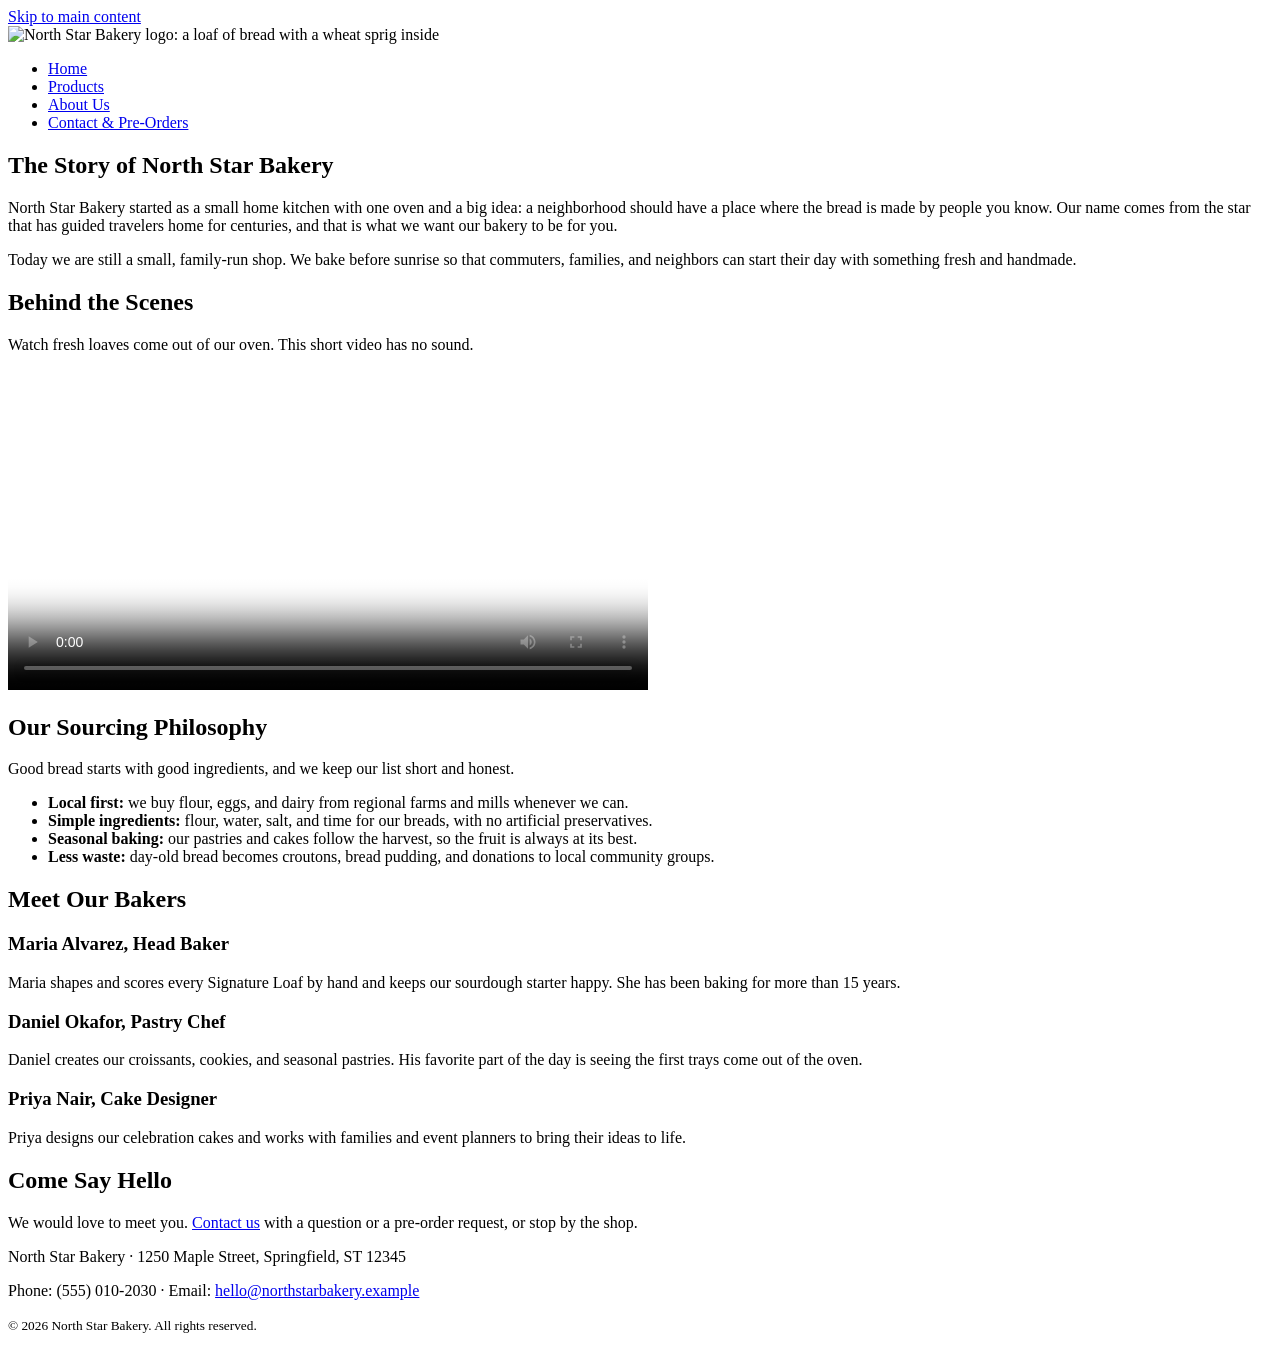
==== about.html @ 826b18a5 "commit" ====
<!DOCTYPE html>
<html lang="en">
<head>
  <meta charset="UTF-8">
  <meta name="viewport" content="width=device-width, initial-scale=1.0">
  <meta name="description" content="Learn the story of North Star Bakery, how we source our ingredients, and meet the people who bake your bread.">
  <title>About Us | North Star Bakery</title>
</head>
<body>
  <a href="#main-content">Skip to main content</a>

  <header>
    <img src="images/bakery-logo.png" alt="North Star Bakery logo: a loaf of bread with a wheat sprig inside" width="220" height="188">
    <nav aria-label="Main navigation">
      <ul>
        <li><a href="index.html">Home</a></li>
        <li><a href="products.html">Products</a></li>
        <li><a href="about.html" aria-current="page">About Us</a></li>
        <li><a href="contact.html">Contact &amp; Pre-Orders</a></li>
      </ul>
    </nav>
  </header>

  <main id="main-content">
    <section aria-labelledby="story-heading">
      <h1 id="story-heading">The Story of North Star Bakery</h1>
      <p>North Star Bakery started as a small home kitchen with one oven and a big idea: a neighborhood should have a place where the bread is made by people you know. Our name comes from the star that has guided travelers home for centuries, and that is what we want our bakery to be for you.</p>
      <p>Today we are still a small, family-run shop. We bake before sunrise so that commuters, families, and neighbors can start their day with something fresh and handmade.</p>
    </section>

    <section aria-labelledby="video-heading">
      <h2 id="video-heading">Behind the Scenes</h2>
      <p>Watch fresh loaves come out of our oven. This short video has no sound.</p>
      <video controls preload="metadata" width="640" poster="images/bakery-storefront.jpg">
        <source src="media/bakery-behind-scenes.mp4" type="video/mp4">
        <p>Your browser does not support the video element. This short, silent video shows a baker sliding freshly baked round loaves out of the oven on a wooden peel. You can <a href="media/bakery-behind-scenes.mp4">download the behind-the-scenes video (MP4)</a> to watch it.</p>
      </video>
    </section>

    <section aria-labelledby="sourcing-heading">
      <h2 id="sourcing-heading">Our Sourcing Philosophy</h2>
      <p>Good bread starts with good ingredients, and we keep our list short and honest.</p>
      <ul>
        <li><strong>Local first:</strong> we buy flour, eggs, and dairy from regional farms and mills whenever we can.</li>
        <li><strong>Simple ingredients:</strong> flour, water, salt, and time for our breads, with no artificial preservatives.</li>
        <li><strong>Seasonal baking:</strong> our pastries and cakes follow the harvest, so the fruit is always at its best.</li>
        <li><strong>Less waste:</strong> day-old bread becomes croutons, bread pudding, and donations to local community groups.</li>
      </ul>
    </section>

    <section aria-labelledby="staff-heading">
      <h2 id="staff-heading">Meet Our Bakers</h2>
      <article>
        <h3>Maria Alvarez, Head Baker</h3>
        <p>Maria shapes and scores every Signature Loaf by hand and keeps our sourdough starter happy. She has been baking for more than 15 years.</p>
      </article>
      <article>
        <h3>Daniel Okafor, Pastry Chef</h3>
        <p>Daniel creates our croissants, cookies, and seasonal pastries. His favorite part of the day is seeing the first trays come out of the oven.</p>
      </article>
      <article>
        <h3>Priya Nair, Cake Designer</h3>
        <p>Priya designs our celebration cakes and works with families and event planners to bring their ideas to life.</p>
      </article>
    </section>

    <section aria-labelledby="community-heading">
      <h2 id="community-heading">Come Say Hello</h2>
      <p>We would love to meet you. <a href="contact.html">Contact us</a> with a question or a pre-order request, or stop by the shop.</p>
    </section>
  </main>

  <footer>
    <p>North Star Bakery &middot; 1250 Maple Street, Springfield, ST 12345</p>
    <p>Phone: (555) 010-2030 &middot; Email: <a href="mailto:hello@northstarbakery.example">hello@northstarbakery.example</a></p>
    <p><small>&copy; 2026 North Star Bakery. All rights reserved.</small></p>
  </footer>
</body>
</html>
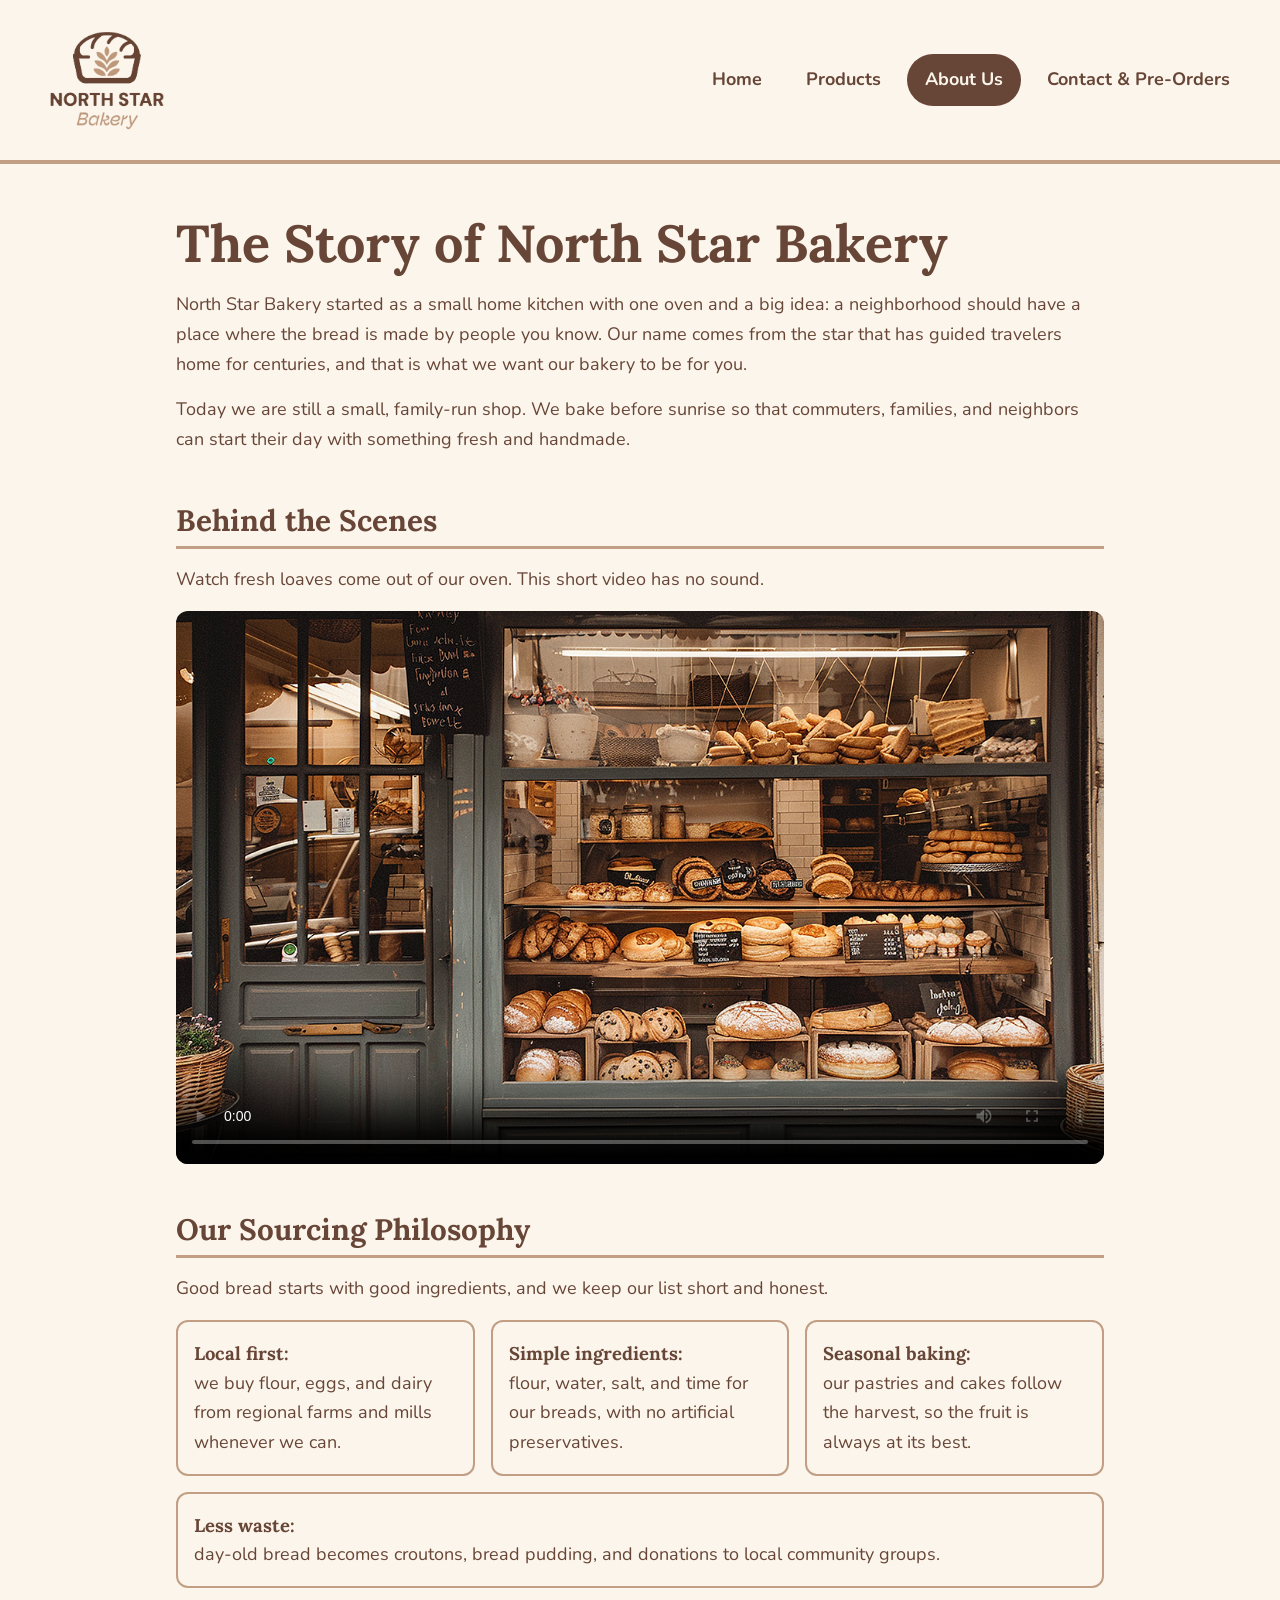
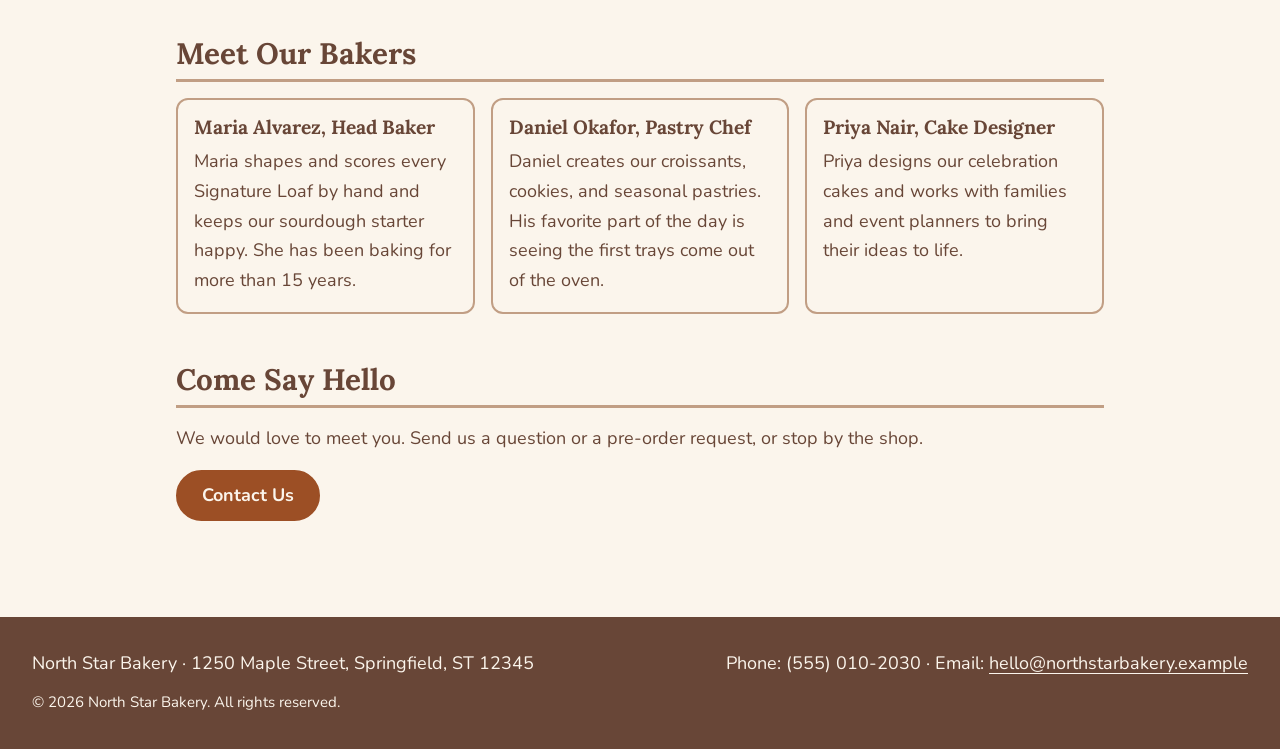
==== commit 4b6c31fc: "commit changes for touchstone 3" ====
--- a/about.html
+++ b/about.html
@@ -5,12 +5,16 @@
   <meta name="viewport" content="width=device-width, initial-scale=1.0">
   <meta name="description" content="Learn the story of North Star Bakery, how we source our ingredients, and meet the people who bake your bread.">
   <title>About Us | North Star Bakery</title>
+  <link rel="preconnect" href="https://fonts.googleapis.com">
+  <link rel="preconnect" href="https://fonts.gstatic.com" crossorigin>
+  <link rel="stylesheet" href="https://fonts.googleapis.com/css2?family=Lora:wght@600;700&family=Nunito:wght@400;700&display=swap">
+  <link rel="stylesheet" href="styles.css">
 </head>
 <body>
-  <a href="#main-content">Skip to main content</a>
+  <a class="skip-link" href="#main-content">Skip to main content</a>
 
   <header>
-    <img src="images/bakery-logo.png" alt="North Star Bakery logo: a loaf of bread with a wheat sprig inside" width="220" height="188">
+    <img src="bakery-logo_c.png" alt="North Star Bakery logo: a loaf of bread with a wheat sprig inside" width="220" height="188">
     <nav aria-label="Main navigation">
       <ul>
         <li><a href="index.html">Home</a></li>
@@ -28,19 +32,19 @@
       <p>Today we are still a small, family-run shop. We bake before sunrise so that commuters, families, and neighbors can start their day with something fresh and handmade.</p>
     </section>
 
-    <section aria-labelledby="video-heading">
+    <section class="behind-scenes" aria-labelledby="video-heading">
       <h2 id="video-heading">Behind the Scenes</h2>
       <p>Watch fresh loaves come out of our oven. This short video has no sound.</p>
-      <video controls preload="metadata" width="640" poster="images/bakery-storefront.jpg">
-        <source src="media/bakery-behind-scenes.mp4" type="video/mp4">
-        <p>Your browser does not support the video element. This short, silent video shows a baker sliding freshly baked round loaves out of the oven on a wooden peel. You can <a href="media/bakery-behind-scenes.mp4">download the behind-the-scenes video (MP4)</a> to watch it.</p>
+      <video controls preload="metadata" width="640" poster="bakery-storefront_c.png">
+        <source src="bakery-behind-scenes_c.mp4" type="video/mp4">
+        <p>Your browser does not support the video element. This short, silent video shows a baker sliding freshly baked round loaves out of the oven on a wooden peel. You can <a href="bakery-behind-scenes_c.mp4">download the behind-the-scenes video (MP4)</a> to watch it.</p>
       </video>
     </section>
 
     <section aria-labelledby="sourcing-heading">
       <h2 id="sourcing-heading">Our Sourcing Philosophy</h2>
       <p>Good bread starts with good ingredients, and we keep our list short and honest.</p>
-      <ul>
+      <ul class="feature-list">
         <li><strong>Local first:</strong> we buy flour, eggs, and dairy from regional farms and mills whenever we can.</li>
         <li><strong>Simple ingredients:</strong> flour, water, salt, and time for our breads, with no artificial preservatives.</li>
         <li><strong>Seasonal baking:</strong> our pastries and cakes follow the harvest, so the fruit is always at its best.</li>
@@ -48,7 +52,7 @@
       </ul>
     </section>
 
-    <section aria-labelledby="staff-heading">
+    <section class="card-section" aria-labelledby="staff-heading">
       <h2 id="staff-heading">Meet Our Bakers</h2>
       <article>
         <h3>Maria Alvarez, Head Baker</h3>
@@ -66,7 +70,8 @@
 
     <section aria-labelledby="community-heading">
       <h2 id="community-heading">Come Say Hello</h2>
-      <p>We would love to meet you. <a href="contact.html">Contact us</a> with a question or a pre-order request, or stop by the shop.</p>
+      <p>We would love to meet you. Send us a question or a pre-order request, or stop by the shop.</p>
+      <p><a class="button" href="contact.html">Contact Us</a></p>
     </section>
   </main>
 
@@ -76,4 +81,4 @@
     <p><small>&copy; 2026 North Star Bakery. All rights reserved.</small></p>
   </footer>
 </body>
-</html>+</html>
--- a/styles.css
+++ b/styles.css
@@ -0,0 +1,735 @@
+/* ==========================================================================
+   North Star Bakery - styles.css
+   Touchstone 3: visual design system + responsive layout
+   Approach: mobile-first. Base styles are for phones; media queries at the
+   bottom add the larger-screen layouts.
+   ========================================================================== */
+
+/* --------------------------------------------------------------------------
+   1. Design tokens
+   4 colors, 2 font families, and a small spacing scale
+   -------------------------------------------------------------------------- */
+:root {
+  /* Colors (4) */
+  --cream: #fbf5ec;   /* page background, text on dark areas */
+  --brown: #684637;   /* body text, headings, header/footer (from the logo) */
+  --tan: #c19e84;     /* borders and dividers only (from the logo's wheat) */
+  --crust: #9c4f25;   /* links and call-to-action buttons */
+
+  /* Fonts (2) */
+  --font-heading: "Lora", Georgia, "Times New Roman", serif;
+  --font-body: "Nunito", system-ui, -apple-system, "Segoe UI", Arial, sans-serif;
+
+  /* Spacing scale */
+  --space-s: 0.5rem;
+  --space-m: 1rem;
+  --space-l: 2rem;
+  --space-xl: 3rem;
+
+  --radius: 12px;
+}
+
+/* --------------------------------------------------------------------------
+   2. Base / reset
+   -------------------------------------------------------------------------- */
+*,
+*::before,
+*::after {
+  box-sizing: border-box;
+}
+
+body {
+  margin: 0;
+  min-height: 100vh;
+  display: flex;               /* Flexbox: keeps the footer at the bottom */
+  flex-direction: column;
+  background: var(--cream);
+  color: var(--brown);
+  font-family: var(--font-body);
+  font-size: 1.0625rem;        /* about 17px for easy reading */
+  line-height: 1.65;
+}
+
+img,
+video {
+  display: block;
+  max-width: 100%;
+  height: auto;
+  border-radius: var(--radius);
+}
+
+video,
+audio {
+  width: 100%;
+}
+
+/* --------------------------------------------------------------------------
+   3. Typography and links
+   -------------------------------------------------------------------------- */
+h1,
+h2,
+h3 {
+  font-family: var(--font-heading);
+  font-weight: 700;
+  line-height: 1.2;
+  color: var(--brown);
+}
+
+h1 {
+  margin: 0 0 var(--space-m);
+  font-size: 2.125rem;
+}
+
+h2 {
+  margin: 0 0 var(--space-m);
+  padding-bottom: var(--space-s);
+  border-bottom: 3px solid var(--tan);
+  font-size: 1.6rem;
+}
+
+h3 {
+  margin: 0 0 var(--space-s);
+  font-size: 1.2rem;
+}
+
+p {
+  margin: 0 0 var(--space-m);
+}
+
+a {
+  color: var(--crust);
+  text-decoration: underline;
+  text-underline-offset: 0.2em;
+}
+
+a:hover {
+  color: var(--brown);
+  text-decoration-thickness: 3px;
+}
+
+/* Visible keyboard focus on everything interactive */
+a:focus-visible,
+button:focus-visible,
+input:focus-visible,
+select:focus-visible,
+textarea:focus-visible,
+video:focus-visible,
+audio:focus-visible {
+  outline: 3px solid var(--crust);
+  outline-offset: 3px;
+}
+
+/* Skip link: hidden until it receives keyboard focus */
+.skip-link {
+  position: absolute;
+  top: -4rem;
+  left: var(--space-s);
+  z-index: 10;
+  padding: 0.75rem 1rem;
+  border-radius: 0 0 8px 8px;
+  background: var(--brown);
+  color: var(--cream);
+}
+
+.skip-link:focus {
+  top: 0;
+}
+
+/* --------------------------------------------------------------------------
+   4. Header and navigation (Flexbox)
+   -------------------------------------------------------------------------- */
+body > header {
+  display: flex;
+  flex-direction: column;
+  align-items: center;
+  gap: var(--space-m);
+  padding: var(--space-m);
+  background: var(--cream);
+  border-bottom: 4px solid var(--tan);
+}
+
+/* The logo file has a white background, so multiply blends it into the cream */
+body > header img {
+  width: 120px;
+  height: auto;
+  border-radius: 0;
+  mix-blend-mode: multiply;
+}
+
+nav ul {
+  display: flex;
+  flex-wrap: wrap;
+  justify-content: center;
+  gap: var(--space-s);
+  margin: 0;
+  padding: 0;
+  list-style: none;
+}
+
+nav a {
+  display: block;
+  padding: 0.6rem 1rem;
+  border: 2px solid transparent;
+  border-radius: 999px;
+  color: var(--brown);
+  font-weight: 700;
+  text-decoration: none;
+}
+
+nav a:hover {
+  border-color: var(--tan);
+  color: var(--brown);
+}
+
+/* The page you are on */
+nav a[aria-current="page"] {
+  background: var(--brown);
+  color: var(--cream);
+}
+
+/* --------------------------------------------------------------------------
+   5. Main content area
+   -------------------------------------------------------------------------- */
+main {
+  flex: 1;                     /* fills the space between header and footer */
+  width: 100%;
+  max-width: 62rem;
+  margin: 0 auto;
+  padding: var(--space-l) var(--space-m);
+}
+
+main > section,
+main > div {
+  margin-bottom: var(--space-xl);
+}
+
+/* --------------------------------------------------------------------------
+   6. Reusable components
+   -------------------------------------------------------------------------- */
+
+/* Buttons (links and form button) */
+.button {
+  display: inline-block;
+  padding: 0.75rem 1.5rem;
+  border: 2px solid var(--crust);
+  border-radius: 999px;
+  background: var(--crust);
+  color: var(--cream);
+  font: inherit;
+  font-weight: 700;
+  line-height: 1.3;
+  text-decoration: none;
+  cursor: pointer;
+}
+
+.button:hover {
+  border-color: var(--brown);
+  background: var(--brown);
+  color: var(--cream);
+}
+
+.button-outline {
+  background: transparent;
+  border-color: var(--brown);
+  color: var(--brown);
+}
+
+.button-row {
+  display: flex;
+  flex-wrap: wrap;
+  gap: 0.75rem;
+}
+
+/* Two-part section: text next to an image on wide screens */
+.split {
+  display: flex;
+  flex-direction: column;
+  gap: var(--space-l);
+}
+
+.split > img {
+  width: 100%;
+}
+
+/* Bordered boxes */
+.feature-list {
+  display: flex;
+  flex-direction: column;
+  gap: var(--space-m);
+  margin: 0;
+  padding: 0;
+  list-style: none;
+}
+
+.feature-list li,
+.card-section > article,
+address,
+dl {
+  padding: var(--space-m);
+  border: 2px solid var(--tan);
+  border-radius: var(--radius);
+}
+
+.feature-list strong {
+  display: block;
+  font-family: var(--font-heading);
+  font-size: 1.15rem;
+}
+
+/* Sections that hold a heading followed by several cards */
+.card-section {
+  display: flex;
+  flex-wrap: wrap;
+  gap: var(--space-m);
+}
+
+.card-section > h2,
+.card-section > p {
+  flex: 1 1 100%;
+  margin: 0;
+}
+
+.card-section > article {
+  flex: 1 1 15rem;
+}
+
+.card-section h3 {
+  margin-top: 0;
+}
+
+.card-section article p {
+  margin-bottom: 0;
+}
+
+.price {
+  color: var(--crust);
+  font-weight: 700;
+}
+
+/* --------------------------------------------------------------------------
+   7. Page-specific sections
+   -------------------------------------------------------------------------- */
+
+/* Home: featured item on a dark band */
+.featured {
+  padding: var(--space-l) var(--space-m);
+  border-radius: var(--radius);
+  background: var(--brown);
+  color: var(--cream);
+}
+
+.featured h2,
+.featured h3 {
+  color: var(--cream);
+}
+
+.featured h2 {
+  border-bottom-color: var(--tan);
+}
+
+.featured .button {
+  border-color: var(--cream);
+  background: var(--cream);
+  color: var(--brown);
+}
+
+.featured .button:hover {
+  background: transparent;
+  color: var(--cream);
+}
+
+.featured a:focus-visible {
+  outline-color: var(--cream);
+}
+
+.featured-body {
+  display: flex;
+  flex-direction: column;
+  gap: var(--space-m);
+}
+
+.featured-text p:last-child {
+  margin-bottom: 0;
+}
+
+/* Home: hours and address */
+.visit-details {
+  display: flex;
+  flex-direction: column;
+  gap: var(--space-m);
+  margin-bottom: var(--space-m);
+}
+
+address {
+  margin: 0;
+  font-style: normal;
+}
+
+address + p {
+  margin-top: var(--space-m);
+}
+
+dl {
+  display: flex;
+  flex-wrap: wrap;
+  margin: 0;
+}
+
+dt,
+dd {
+  flex: 1 1 50%;
+  margin: 0;
+  padding: 0.4rem 0;
+  border-bottom: 1px solid var(--tan);
+}
+
+dt {
+  font-weight: 700;
+}
+
+dt:last-of-type,
+dd:last-of-type {
+  border-bottom: 0;
+}
+
+/* Products: signature loaf figure */
+figure {
+  display: flex;
+  flex-direction: column;
+  gap: var(--space-s);
+  max-width: 28rem;
+  margin: 0;
+}
+
+figcaption {
+  padding-left: var(--space-m);
+  border-left: 4px solid var(--tan);
+  font-family: var(--font-heading);
+  font-size: 1.05rem;
+  font-style: italic;
+}
+
+.signature-body {
+  display: flex;
+  flex-direction: column;
+  gap: var(--space-m);
+}
+
+.signature-body p {
+  margin: 0;
+}
+
+/* Products: numbered "How to Pre-Order" steps */
+.steps {
+  display: flex;
+  flex-direction: column;
+  gap: var(--space-m);
+  margin: 0;
+  padding: 0;
+  list-style: none;
+  counter-reset: step;
+}
+
+.steps li {
+  position: relative;
+  padding: var(--space-m) var(--space-m) var(--space-m) 4rem;
+  border: 2px solid var(--tan);
+  border-radius: var(--radius);
+  counter-increment: step;
+}
+
+.steps li::before {
+  content: counter(step);
+  position: absolute;
+  top: var(--space-m);
+  left: var(--space-m);
+  display: flex;
+  align-items: center;
+  justify-content: center;
+  width: 2.25rem;
+  height: 2.25rem;
+  border-radius: 50%;
+  background: var(--brown);
+  color: var(--cream);
+  font-weight: 700;
+}
+
+/* Contact: layout wrappers */
+.contact-columns,
+.contact-info {
+  display: flex;
+  flex-direction: column;
+  gap: var(--space-l);
+}
+
+.contact-info > section {
+  margin: 0;
+}
+
+/* --------------------------------------------------------------------------
+   8. Forms
+   -------------------------------------------------------------------------- */
+fieldset {
+  min-width: 0;
+  margin: 0 0 var(--space-m);
+  padding: var(--space-m);
+  border: 2px solid var(--tan);
+  border-radius: var(--radius);
+}
+
+legend {
+  padding: 0 var(--space-s);
+  font-family: var(--font-heading);
+  font-size: 1.2rem;
+  font-weight: 700;
+}
+
+fieldset p {
+  margin: 0 0 var(--space-m);
+}
+
+fieldset p:last-child {
+  margin-bottom: 0;
+}
+
+label {
+  display: block;
+  margin-bottom: 0.25rem;
+  font-weight: 700;
+}
+
+input,
+select,
+textarea {
+  display: block;
+  width: 100%;
+  min-height: 2.75rem;         /* comfortable tap target on phones */
+  padding: 0.65rem 0.75rem;
+  border: 2px solid var(--brown);
+  border-radius: 8px;
+  background: var(--cream);
+  color: var(--brown);
+  font: inherit;
+}
+
+input:user-invalid,
+select:user-invalid,
+textarea:user-invalid {
+  border-color: var(--crust);
+  border-style: dashed;
+}
+
+::placeholder {
+  color: var(--brown);
+  font-style: italic;
+  opacity: 1;
+}
+
+.hint {
+  display: block;
+  margin-top: 0.25rem;
+  font-size: 0.9rem;
+}
+
+/* --------------------------------------------------------------------------
+   9. Hours table
+   -------------------------------------------------------------------------- */
+table {
+  width: 100%;
+  border-collapse: collapse;
+}
+
+caption {
+  padding-bottom: var(--space-s);
+  font-family: var(--font-heading);
+  font-size: 1.1rem;
+  font-weight: 700;
+  text-align: left;
+}
+
+th,
+td {
+  padding: 0.6rem 0.5rem;
+  border-bottom: 1px solid var(--tan);
+  text-align: left;
+}
+
+/* --------------------------------------------------------------------------
+   10. Footer (Flexbox)
+   -------------------------------------------------------------------------- */
+body > footer {
+  display: flex;
+  flex-direction: column;
+  gap: var(--space-s);
+  padding: var(--space-l) var(--space-m);
+  background: var(--brown);
+  color: var(--cream);
+  text-align: center;
+}
+
+body > footer p {
+  margin: 0;
+}
+
+body > footer a {
+  color: var(--cream);
+}
+
+body > footer a:hover {
+  color: var(--cream);
+  text-decoration-thickness: 3px;
+}
+
+body > footer a:focus-visible {
+  outline-color: var(--cream);
+}
+
+/* ==========================================================================
+   MEDIA QUERY 1: tablets and up (800px)
+   This matches the 800px breakpoint used by the <picture> element in
+   index.html, so the wide featured image and the two-column layouts switch
+   on together.
+   ========================================================================== */
+@media (min-width: 50em) {
+  h1 {
+    font-size: 2.75rem;
+  }
+
+  h2 {
+    font-size: 1.85rem;
+  }
+
+  /* Header: logo on the left, navigation on the right */
+  body > header {
+    flex-direction: row;
+    justify-content: space-between;
+    padding: var(--space-m) var(--space-l);
+  }
+
+  body > header img {
+    width: 150px;
+  }
+
+  nav ul {
+    justify-content: flex-end;
+  }
+
+  main {
+    padding: var(--space-xl) var(--space-l);
+  }
+
+  /* Text and image side by side */
+  .split {
+    flex-direction: row;
+    align-items: center;
+  }
+
+  .split > div,
+  .split > img {
+    flex: 1 1 0;
+    min-width: 0;
+  }
+
+  /* Featured item: image on the left, text on the right */
+  .featured {
+    padding: var(--space-xl);
+  }
+
+  .featured-body {
+    flex-direction: row;
+    align-items: center;
+    gap: var(--space-l);
+  }
+
+  .featured-body picture {
+    flex: 1 1 55%;
+  }
+
+  .featured-body picture img {
+    width: 100%;
+  }
+
+  .featured-text {
+    flex: 1 1 45%;
+  }
+
+  /* Three "known for" boxes in one row */
+  .feature-list {
+    flex-flow: row wrap;
+  }
+
+  .feature-list li {
+    flex: 1 1 14rem;
+  }
+
+  /* Address and hours side by side */
+  .visit-details {
+    flex-direction: row;
+  }
+
+  .visit-details > * {
+    flex: 1 1 0;
+  }
+
+  /* Signature loaf: photo beside its description */
+  .signature-body {
+    flex-direction: row;
+    align-items: center;
+    gap: var(--space-l);
+  }
+
+  .signature-body > * {
+    flex: 1 1 0;
+  }
+
+  /* Pre-order steps in one row */
+  .steps {
+    flex-direction: row;
+  }
+
+  .steps li {
+    flex: 1 1 0;
+  }
+
+  /* Contact: form on the left, location and hours on the right */
+  .contact-columns {
+    flex-direction: row;
+    align-items: flex-start;
+  }
+
+  .contact-form {
+    flex: 3 1 0;
+    min-width: 0;
+  }
+
+  .contact-info {
+    flex: 2 1 0;
+    min-width: 0;
+  }
+
+  /* Footer: details spread across one row */
+  body > footer {
+    flex-direction: row;
+    flex-wrap: wrap;
+    justify-content: space-between;
+    padding: var(--space-l);
+    text-align: left;
+  }
+}
+
+/* ==========================================================================
+   MEDIA QUERY 2: large desktops (1024px)
+   ========================================================================== */
+@media (min-width: 64em) {
+  body {
+    font-size: 1.125rem;
+  }
+
+  h1 {
+    font-size: 3.25rem;
+  }
+
+  .card-section > article {
+    flex-basis: 18rem;
+  }
+}
